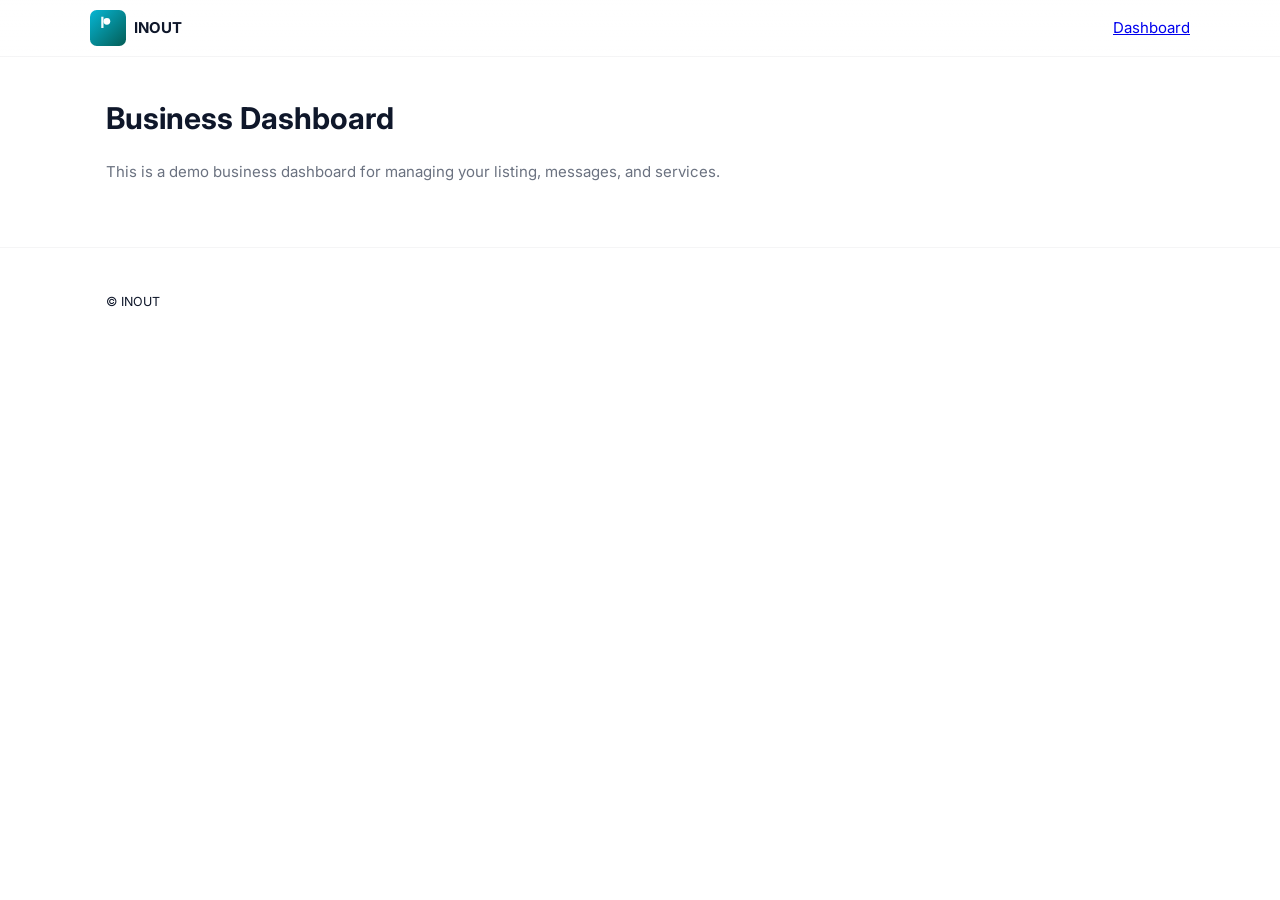
==== business-dashboard.html @ 65999337 "Initial INOUT frontend — mobile-first public site (remove demo businesses and Enugu references)" ====
<!doctype html>
<html lang="en">
<head>
  <meta charset="utf-8" />
  <meta name="viewport" content="width=device-width,initial-scale=1" />
  <title>Business Dashboard — INOUT</title>
  <link href="https://fonts.googleapis.com/css2?family=Inter:wght@300;400;600;700&display=swap" rel="stylesheet">
  <link rel="stylesheet" href="assets/css/styles.css">
</head>
<body>
  <header class="site-header small">
    <div class="container header-inner">
      <a class="logo" href="index.html"><img src="assets/logo.svg" alt="INOUT logo" width="36" height="36"><span class="brand-name">INOUT</span></a>
      <nav class="main-nav" aria-label="Primary">
        <a href="business-dashboard.html" class="nav-link active">Dashboard</a>
      </nav>
    </div>
  </header>

  <main class="container">
    <h1>Business Dashboard</h1>
    <p class="muted">This is a demo business dashboard for managing your listing, messages, and services.</p>
  </main>

  <footer class="site-footer small">
    <div class="container">
      <small>© <span id="year7"></span> INOUT</small>
    </div>
  </footer>
</body>
</html>
---- assets/css/styles.css ----
:root{
  --bg:#ffffff;
  --muted:#6b7280;
  --text:#0f172a;
  --primary:#0ea5a0; /* teal */
  --accent:#094b4a;
  --card:#f8fafc;
  --glass: rgba(15,23,42,0.04);
  --radius:12px;
  --max-width:1100px;
  --container-pad:16px;
  font-family: "Inter", system-ui, -apple-system, "Segoe UI", Roboto, "Helvetica Neue", Arial;
  color-scheme: light;
}

*{box-sizing:border-box}
html,body{height:100%}
body{
  margin:0;
  background:var(--bg);
  color:var(--text);
  -webkit-font-smoothing:antialiased;
  -moz-osx-font-smoothing:grayscale;
  line-height:1.45;
  font-size:15px;
}

/* Layout */
.container{
  width:100%;
  max-width:var(--max-width);
  margin:0 auto;
  padding:20px var(--container-pad);
}

/* Header */
.site-header{
  position:sticky;
  top:0;
  z-index:60;
  background:linear-gradient(180deg, rgba(255,255,255,0.9), rgba(255,255,255,0.75));
  backdrop-filter:saturate(120%) blur(6px);
  border-bottom:1px solid rgba(15,23,42,0.04);
}
.header-inner{
  display:flex;
  align-items:center;
  gap:12px;
  justify-content:space-between;
  padding:10px 0;
}
.logo{display:flex;align-items:center;gap:8px;text-decoration:none;color:var(--text);font-weight:600}
.logo img{display:block}
.brand-name{font-weight:700}
.main-nav{display:none}
.header-actions{display:flex;align-items:center;gap:8px}
.select.small{appearance:none;padding:8px 10px;border-radius:8px;border:1px solid rgba(15,23,42,0.06);background:white}

/* Buttons */
.btn{
  display:inline-flex;
  align-items:center;
  gap:8px;
  padding:9px 14px;
  border-radius:10px;
  text-decoration:none;
  border:1px solid transparent;
  font-weight:600;
  cursor:pointer;
}
.btn.primary{background:var(--primary);color:white;border-color:transparent;box-shadow:0 6px 18px rgba(14,165,160,0.12)}
.btn.ghost{background:transparent;color:var(--accent);border:1px solid rgba(15,23,42,0.06)}

/* Hero */
.hero{padding:28px 0}
.hero-inner{display:grid;grid-template-columns:1fr;gap:18px;align-items:start}
.hero-title{font-size:28px;margin:0 0 6px}
.hero-sub{color:var(--muted);margin:0 0 14px}
.search-form{display:flex;gap:8px;flex-wrap:wrap}
.search-input{flex:1;min-width:140px;padding:12px;border-radius:10px;border:1px solid rgba(15,23,42,0.06)}
.search-location{width:170px;padding:12px;border-radius:10px;border:1px solid rgba(15,23,42,0.06)}
.search-btn{min-width:96px}
.popular{margin-top:12px;color:var(--muted)}
.chips{display:inline-flex;gap:8px;margin-left:8px}
.chip{background:var(--card);border-radius:999px;padding:6px 10px;border:1px solid rgba(15,23,42,0.03);cursor:pointer}

/* Featured & cards */
.section-head{display:flex;justify-content:space-between;align-items:center;margin-bottom:10px}
.cards{display:grid;grid-template-columns:1fr;gap:12px}
.card{background:var(--card);padding:12px;border-radius:12px;display:flex;gap:12px;align-items:center;border:1px solid rgba(15,23,42,0.04)}
.card .logo-sm{width:56px;height:56px;border-radius:10px;display:flex;align-items:center;justify-content:center;color:white;font-weight:700}

/* Categories grid */
.categories-grid{Display:grid;grid-template-columns:repeat(2,1fr);gap:10px}
.category-card{background:linear-gradient(180deg,#fff,#fbfbfb);padding:14px;border-radius:12px;text-decoration:none;color:var(--accent);font-weight:600;border:1px solid rgba(15,23,42,0.04);text-align:center}

/* CTA */
.cta-grid{display:grid;grid-template-columns:1fr;gap:12px;margin:18px 0}
.cta-card{padding:18px;border-radius:12px;background:var(--glass);border:1px solid rgba(15,23,42,0.03)}
.cta-card.alt{background:transparent;border:1px dashed rgba(15,23,42,0.04)}

/* Footer */
.site-footer{border-top:1px solid rgba(15,23,42,0.04);padding:22px 0;margin-top:30px}
.footer-grid{display:grid;grid-template-columns:1fr;gap:12px}
.footer-links{list-style:none;padding:0;margin:8px 0;display:grid;gap:6px}
.muted{color:var(--muted)}
.link-muted{color:var(--muted);text-decoration:none}

/* Small screens and accessibility helpers */
.sr-only{position:absolute;width:1px;height:1px;padding:0;margin:-1px;overflow:hidden;clip:rect(0,0,0,0);white-space:nowrap;border:0}

/* Layout on wider screens */
@media(min-width:720px){
  .main-nav{display:flex;gap:12px}
  .site-header.small .main-nav{display:flex}
  .hero-inner{grid-template-columns:1fr 380px;align-items:stretch}
  .cards{grid-template-columns:repeat(2,1fr)}
  .categories-grid{grid-template-columns:repeat(5,1fr)}
  .cta-grid{grid-template-columns:1fr 1fr}
  .footer-grid{grid-template-columns:repeat(3,1fr)}
}

/* Larger screens */
@media(min-width:1000px){
  .hero-title{font-size:40px}
  .cards{grid-template-columns:repeat(3,1fr)}
}

/* Misc */
.avatar{width:88px;height:88px;border-radius:14px;background:linear-gradient(135deg,var(--primary),#057d7d);color:white;display:flex;align-items:center;justify-content:center;font-size:20px;font-weight:700}
.info-card{background:var(--card);padding:18px;border-radius:10px}
.business-profile .profile-header{display:flex;gap:18px;align-items:center}
.contact-form input, .contact-form textarea, input[type=text], input[type=email], input[type=password]{width:100%;padding:12px;border-radius:10px;border:1px solid rgba(15,23,42,0.06);margin:6px 0 12px}
.auth{display:flex;flex-direction:column;align-items:center;justify-content:center;min-height:80vh;padding:20px}
.auth-card{width:100%;max-width:420px;background:var(--card);padding:18px;border-radius:12px}
.auth-logo{display:inline-block;margin-bottom:18px;text-decoration:none;color:var(--text);font-weight:700}
.cards .card .meta{color:var(--muted);margin-top:6px}
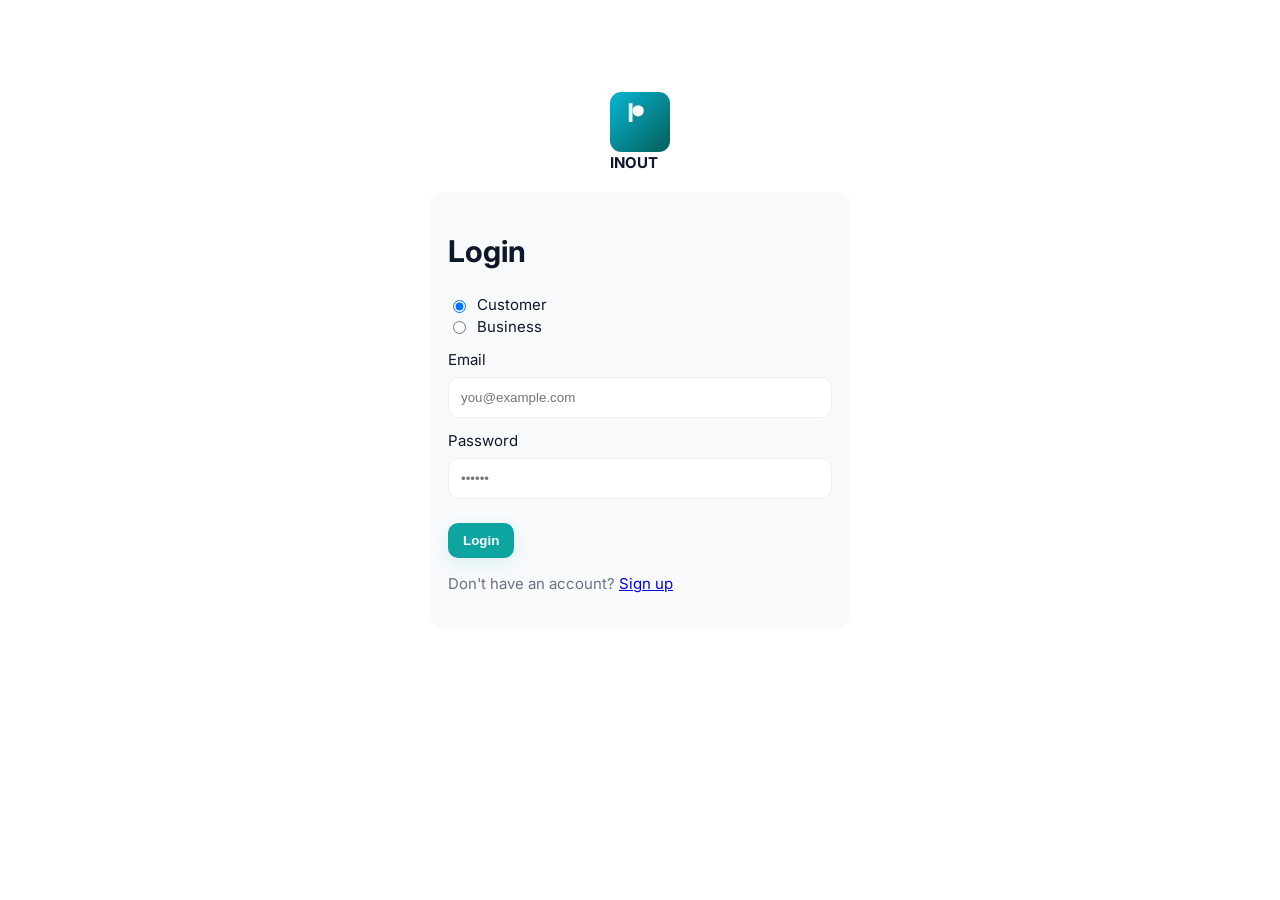
==== commit 9df71409: "Implement full business dashboard with all features" ====
--- a/business-dashboard.html
+++ b/business-dashboard.html
@@ -6,6 +6,129 @@
   <title>Business Dashboard — INOUT</title>
   <link href="https://fonts.googleapis.com/css2?family=Inter:wght@300;400;600;700&display=swap" rel="stylesheet">
   <link rel="stylesheet" href="assets/css/styles.css">
+  <style>
+    .dashboard-container {
+      display: grid;
+      grid-template-columns: 1fr;
+      gap: 24px;
+    }
+    
+    .sidebar {
+      background: var(--card);
+      border-radius: 12px;
+      padding: 16px;
+      border: 1px solid rgba(15,23,42,0.04);
+    }
+    
+    .sidebar-nav {
+      list-style: none;
+      padding: 0;
+      margin: 0;
+      display: flex;
+      flex-direction: column;
+      gap: 8px;
+    }
+    
+    .sidebar-nav a {
+      display: flex;
+      align-items: center;
+      gap: 12px;
+      padding: 12px 14px;
+      border-radius: 10px;
+      text-decoration: none;
+      color: var(--text);
+      transition: background 0.2s;
+    }
+    
+    .sidebar-nav a:hover,
+    .sidebar-nav a.active {
+      background: rgba(14, 165, 160, 0.1);
+      color: var(--primary);
+      font-weight: 600;
+    }
+    
+    .main-content {
+      background: var(--card);
+      border-radius: 12px;
+      padding: 24px;
+      border: 1px solid rgba(15,23,42,0.04);
+    }
+    
+    .main-content h2 {
+      margin-top: 0;
+    }
+    
+    .section {
+      margin-bottom: 24px;
+      display: none;
+    }
+    
+    .section.active {
+      display: block;
+    }
+    
+    .dashboard-grid {
+      display: grid;
+      grid-template-columns: 1fr;
+      gap: 12px;
+    }
+    
+    .item-card {
+      background: white;
+      border: 1px solid rgba(15,23,42,0.04);
+      border-radius: 10px;
+      padding: 16px;
+      display: flex;
+      justify-content: space-between;
+      align-items: center;
+    }
+    
+    .item-info h4 {
+      margin: 0 0 4px;
+      font-size: 16px;
+    }
+    
+    .item-meta {
+      color: var(--muted);
+      font-size: 14px;
+    }
+
+    .form-group {
+      margin-bottom: 16px;
+    }
+
+    .form-group label {
+      display: block;
+      margin-bottom: 6px;
+      font-weight: 600;
+      color: var(--text);
+    }
+
+    .form-group input,
+    .form-group select,
+    .form-group textarea {
+      width: 100%;
+      padding: 12px;
+      border-radius: 10px;
+      border: 1px solid rgba(15,23,42,0.06);
+      font-family: inherit;
+    }
+
+    .form-group textarea {
+      min-height: 100px;
+      resize: vertical;
+    }
+
+    @media(min-width: 720px) {
+      .dashboard-container {
+        grid-template-columns: 240px 1fr;
+      }
+      
+      .sidebar-nav {
+        flex-direction: column;
+      }
+    }
+  </style>
 </head>
 <body>
   <header class="site-header small">
@@ -14,18 +137,396 @@
       <nav class="main-nav" aria-label="Primary">
         <a href="business-dashboard.html" class="nav-link active">Dashboard</a>
       </nav>
+      <div class="header-actions">
+        <div id="userMenu" style="display:flex;gap:8px;align-items:center">
+          <span id="userName" class="muted"></span>
+          <button id="logoutBtn" class="btn ghost">Logout</button>
+        </div>
+      </div>
     </div>
   </header>
 
   <main class="container">
-    <h1>Business Dashboard</h1>
-    <p class="muted">This is a demo business dashboard for managing your listing, messages, and services.</p>
+    <div class="dashboard-container">
+      <!-- Sidebar Navigation -->
+      <aside class="sidebar">
+        <h3 style="margin-top:0">Business Menu</h3>
+        <nav class="sidebar-nav">
+          <a href="#" data-section="profile" class="nav-item active">🏢 Business Profile</a>
+          <a href="#" data-section="services" class="nav-item">🛠️ Services</a>
+          <a href="#" data-section="prices" class="nav-item">💰 Prices</a>
+          <a href="#" data-section="photos" class="nav-item">📸 Photos</a>
+          <a href="#" data-section="location" class="nav-item">📍 Location</a>
+          <a href="#" data-section="hours" class="nav-item">⏰ Opening Hours</a>
+          <a href="#" data-section="requests" class="nav-item">📝 Customer Requests</a>
+          <a href="#" data-section="bookings" class="nav-item">📅 Bookings</a>
+          <a href="#" data-section="messages" class="nav-item">💬 Messages</a>
+          <a href="#" data-section="reviews" class="nav-item">⭐ Reviews</a>
+          <a href="#" data-section="verification" class="nav-item">✓ Verification</a>
+        </nav>
+      </aside>
+
+      <!-- Main Content -->
+      <div class="main-content">
+        <!-- Business Profile Section -->
+        <section id="profile" class="section active">
+          <h2>Business Profile</h2>
+          <form id="profileForm" style="max-width:600px">
+            <div class="form-group">
+              <label for="bizName">Business Name</label>
+              <input id="bizName" type="text" placeholder="Your business name" required>
+            </div>
+
+            <div class="form-group">
+              <label for="ownerName">Owner Name</label>
+              <input id="ownerName" type="text" placeholder="Owner full name" required>
+            </div>
+
+            <div class="form-group">
+              <label for="bizEmail">Business Email</label>
+              <input id="bizEmail" type="email" placeholder="business@email.com" disabled>
+            </div>
+
+            <div class="form-group">
+              <label for="bizPhone">Phone</label>
+              <input id="bizPhone" type="tel" placeholder="Business phone number" required>
+            </div>
+
+            <div class="form-group">
+              <label for="bizCategory">Category</label>
+              <select id="bizCategory" required>
+                <option value="">Select category</option>
+                <option value="restaurant">Restaurant</option>
+                <option value="retail">Retail</option>
+                <option value="services">Services</option>
+                <option value="beauty">Beauty & Wellness</option>
+                <option value="automotive">Automotive</option>
+                <option value="education">Education</option>
+                <option value="photography">Photography</option>
+                <option value="events">Events</option>
+                <option value="other">Other</option>
+              </select>
+            </div>
+
+            <div class="form-group">
+              <label for="bizDescription">Business Description</label>
+              <textarea id="bizDescription" placeholder="Describe your business, services, and expertise"></textarea>
+            </div>
+
+            <div class="form-group">
+              <label for="bizWebsite">Website (Optional)</label>
+              <input id="bizWebsite" type="url" placeholder="https://yourwebsite.com">
+            </div>
+
+            <button type="submit" class="btn primary">Save Business Profile</button>
+          </form>
+        </section>
+
+        <!-- Services Section -->
+        <section id="services" class="section">
+          <h2>Your Services</h2>
+          <p class="muted">List and manage the services you offer.</p>
+          <div style="margin-bottom:16px">
+            <button class="btn primary" id="addServiceBtn">+ Add Service</button>
+          </div>
+          <div class="dashboard-grid" id="servicesList">
+            <p class="muted">No services added yet.</p>
+          </div>
+        </section>
+
+        <!-- Prices Section -->
+        <section id="prices" class="section">
+          <h2>Pricing</h2>
+          <p class="muted">Set prices for your services.</p>
+          <div style="margin-bottom:16px">
+            <button class="btn primary" id="addPriceBtn">+ Add Price</button>
+          </div>
+          <div class="dashboard-grid" id="pricesList">
+            <p class="muted">No prices set yet.</p>
+          </div>
+        </section>
+
+        <!-- Photos Section -->
+        <section id="photos" class="section">
+          <h2>Business Photos</h2>
+          <p class="muted">Upload photos of your business, work, and services.</p>
+          <div style="margin-bottom:16px">
+            <input type="file" id="photoUpload" accept="image/*" style="margin-right:8px">
+            <button class="btn primary" id="uploadPhotoBtn">Upload Photo</button>
+          </div>
+          <div class="dashboard-grid" id="photosList">
+            <p class="muted">No photos uploaded yet.</p>
+          </div>
+        </section>
+
+        <!-- Location Section -->
+        <section id="location" class="section">
+          <h2>Business Location</h2>
+          <form id="locationForm" style="max-width:600px">
+            <div class="form-group">
+              <label for="locCountry">Country</label>
+              <select id="locCountry" required>
+                <option value="">Select country</option>
+              </select>
+            </div>
+
+            <div class="form-group">
+              <label for="locState">State / Region</label>
+              <input id="locState" type="text" placeholder="State or region" required>
+            </div>
+
+            <div class="form-group">
+              <label for="locCity">City</label>
+              <input id="locCity" type="text" placeholder="City" required>
+            </div>
+
+            <div class="form-group">
+              <label for="locAddress">Street Address</label>
+              <input id="locAddress" type="text" placeholder="Street address" required>
+            </div>
+
+            <button type="submit" class="btn primary">Save Location</button>
+          </form>
+        </section>
+
+        <!-- Opening Hours Section -->
+        <section id="hours" class="section">
+          <h2>Opening Hours</h2>
+          <form id="hoursForm" style="max-width:600px">
+            <div class="form-group">
+              <label>Monday</label>
+              <div style="display:flex;gap:8px">
+                <input type="time" class="day-open" placeholder="Opening time" style="flex:1">
+                <input type="time" class="day-close" placeholder="Closing time" style="flex:1">
+              </div>
+            </div>
+
+            <div class="form-group">
+              <label>Tuesday</label>
+              <div style="display:flex;gap:8px">
+                <input type="time" class="day-open" placeholder="Opening time" style="flex:1">
+                <input type="time" class="day-close" placeholder="Closing time" style="flex:1">
+              </div>
+            </div>
+
+            <div class="form-group">
+              <label>Wednesday</label>
+              <div style="display:flex;gap:8px">
+                <input type="time" class="day-open" placeholder="Opening time" style="flex:1">
+                <input type="time" class="day-close" placeholder="Closing time" style="flex:1">
+              </div>
+            </div>
+
+            <div class="form-group">
+              <label>Thursday</label>
+              <div style="display:flex;gap:8px">
+                <input type="time" class="day-open" placeholder="Opening time" style="flex:1">
+                <input type="time" class="day-close" placeholder="Closing time" style="flex:1">
+              </div>
+            </div>
+
+            <div class="form-group">
+              <label>Friday</label>
+              <div style="display:flex;gap:8px">
+                <input type="time" class="day-open" placeholder="Opening time" style="flex:1">
+                <input type="time" class="day-close" placeholder="Closing time" style="flex:1">
+              </div>
+            </div>
+
+            <div class="form-group">
+              <label>Saturday</label>
+              <div style="display:flex;gap:8px">
+                <input type="time" class="day-open" placeholder="Opening time" style="flex:1">
+                <input type="time" class="day-close" placeholder="Closing time" style="flex:1">
+              </div>
+            </div>
+
+            <div class="form-group">
+              <label>Sunday</label>
+              <div style="display:flex;gap:8px">
+                <input type="time" class="day-open" placeholder="Opening time" style="flex:1">
+                <input type="time" class="day-close" placeholder="Closing time" style="flex:1">
+              </div>
+            </div>
+
+            <button type="submit" class="btn primary">Save Opening Hours</button>
+          </form>
+        </section>
+
+        <!-- Customer Requests Section -->
+        <section id="requests" class="section">
+          <h2>Customer Requests</h2>
+          <p class="muted">Manage requests from customers.</p>
+          <div class="dashboard-grid" id="requestsList">
+            <p class="muted">No customer requests yet.</p>
+          </div>
+        </section>
+
+        <!-- Bookings Section -->
+        <section id="bookings" class="section">
+          <h2>Bookings</h2>
+          <p class="muted">Manage customer bookings and appointments.</p>
+          <div class="dashboard-grid" id="bookingsList">
+            <p class="muted">No bookings yet.</p>
+          </div>
+        </section>
+
+        <!-- Messages Section -->
+        <section id="messages" class="section">
+          <h2>Messages</h2>
+          <p class="muted">Conversations with customers.</p>
+          <div class="dashboard-grid" id="messagesList">
+            <p class="muted">No messages yet.</p>
+          </div>
+        </section>
+
+        <!-- Reviews Section -->
+        <section id="reviews" class="section">
+          <h2>Customer Reviews</h2>
+          <p class="muted">Reviews and ratings from customers.</p>
+          <div class="dashboard-grid" id="reviewsList">
+            <p class="muted">No reviews yet.</p>
+          </div>
+        </section>
+
+        <!-- Verification Section -->
+        <section id="verification" class="section">
+          <h2>Business Verification</h2>
+          <p class="muted">Complete verification to increase customer trust.</p>
+          <div class="item-card">
+            <div class="item-info">
+              <h4>Verification Status</h4>
+              <p class="item-meta" id="verStatus">Not verified</p>
+            </div>
+            <button class="btn primary" id="verifyBtn">Start Verification</button>
+          </div>
+        </section>
+      </div>
+    </div>
   </main>
 
   <footer class="site-footer small">
     <div class="container">
-      <small>© <span id="year7"></span> INOUT</small>
+      <small>© <span id="year"></span> INOUT</small>
     </div>
   </footer>
+
+  <script src="assets/js/auth.js"></script>
+  <script src="assets/js/app.js"></script>
+  <script>
+    (function(){
+      // Require business login
+      if(!window.authRequireAccountType('business')){
+        return;
+      }
+
+      const user = window.authGetUser();
+
+      // Navigation
+      const navItems = document.querySelectorAll('.nav-item');
+      navItems.forEach(item => {
+        item.addEventListener('click', (e) => {
+          e.preventDefault();
+          const section = item.dataset.section;
+          
+          // Hide all sections
+          document.querySelectorAll('.section').forEach(s => s.classList.remove('active'));
+          document.getElementById(section).classList.add('active');
+          
+          // Update active nav
+          navItems.forEach(n => n.classList.remove('active'));
+          item.classList.add('active');
+        });
+      });
+
+      // Load profile data
+      const profileForm = document.getElementById('profileForm');
+      const bizName = document.getElementById('bizName');
+      const ownerName = document.getElementById('ownerName');
+      const bizEmail = document.getElementById('bizEmail');
+      const bizPhone = document.getElementById('bizPhone');
+      const bizCategory = document.getElementById('bizCategory');
+      const bizDescription = document.getElementById('bizDescription');
+      const bizWebsite = document.getElementById('bizWebsite');
+
+      bizName.value = user.businessName || '';
+      ownerName.value = user.ownerName || '';
+      bizEmail.value = user.email;
+      bizPhone.value = user.phone || '';
+      bizCategory.value = user.category || '';
+      if(user.profile){
+        bizDescription.value = user.profile.description || '';
+        bizWebsite.value = user.profile.website || '';
+      }
+
+      // Profile form submission
+      profileForm.addEventListener('submit', (e) => {
+        e.preventDefault();
+        
+        user.businessName = bizName.value;
+        user.ownerName = ownerName.value;
+        user.phone = bizPhone.value;
+        user.category = bizCategory.value;
+        if(!user.profile) user.profile = {};
+        user.profile.description = bizDescription.value;
+        user.profile.website = bizWebsite.value;
+
+        localStorage.setItem('inout_user', JSON.stringify(user));
+        
+        // Update user in users list
+        const users = JSON.parse(localStorage.getItem('inout_users'));
+        const index = users.findIndex(u => u.id === user.id);
+        if(index !== -1){
+          users[index] = { ...user, password: users[index].password };
+          localStorage.setItem('inout_users', JSON.stringify(users));
+        }
+
+        alert('Business profile updated successfully!');
+      });
+
+      // Location form
+      const locationForm = document.getElementById('locationForm');
+      const locCountry = document.getElementById('locCountry');
+      const locState = document.getElementById('locState');
+      const locCity = document.getElementById('locCity');
+      const locAddress = document.getElementById('locAddress');
+
+      locState.value = user.state || '';
+      locCity.value = user.city || '';
+      if(user.location){
+        locAddress.value = user.location.address || '';
+      }
+
+      locationForm.addEventListener('submit', (e) => {
+        e.preventDefault();
+        
+        user.state = locState.value;
+        user.city = locCity.value;
+        if(!user.location) user.location = {};
+        user.location.address = locAddress.value;
+
+        localStorage.setItem('inout_user', JSON.stringify(user));
+        
+        const users = JSON.parse(localStorage.getItem('inout_users'));
+        const index = users.findIndex(u => u.id === user.id);
+        if(index !== -1){
+          users[index] = { ...user, password: users[index].password };
+          localStorage.setItem('inout_users', JSON.stringify(users));
+        }
+
+        alert('Location saved successfully!');
+      });
+
+      // Populate countries
+      document.addEventListener('DOMContentLoaded', () => {
+        if(window.populateCountrySelects) {
+          window.populateCountrySelects();
+        }
+      });
+
+      // Insert year
+      document.getElementById('year').textContent = new Date().getFullYear().toString();
+    })();
+  </script>
 </body>
 </html>
